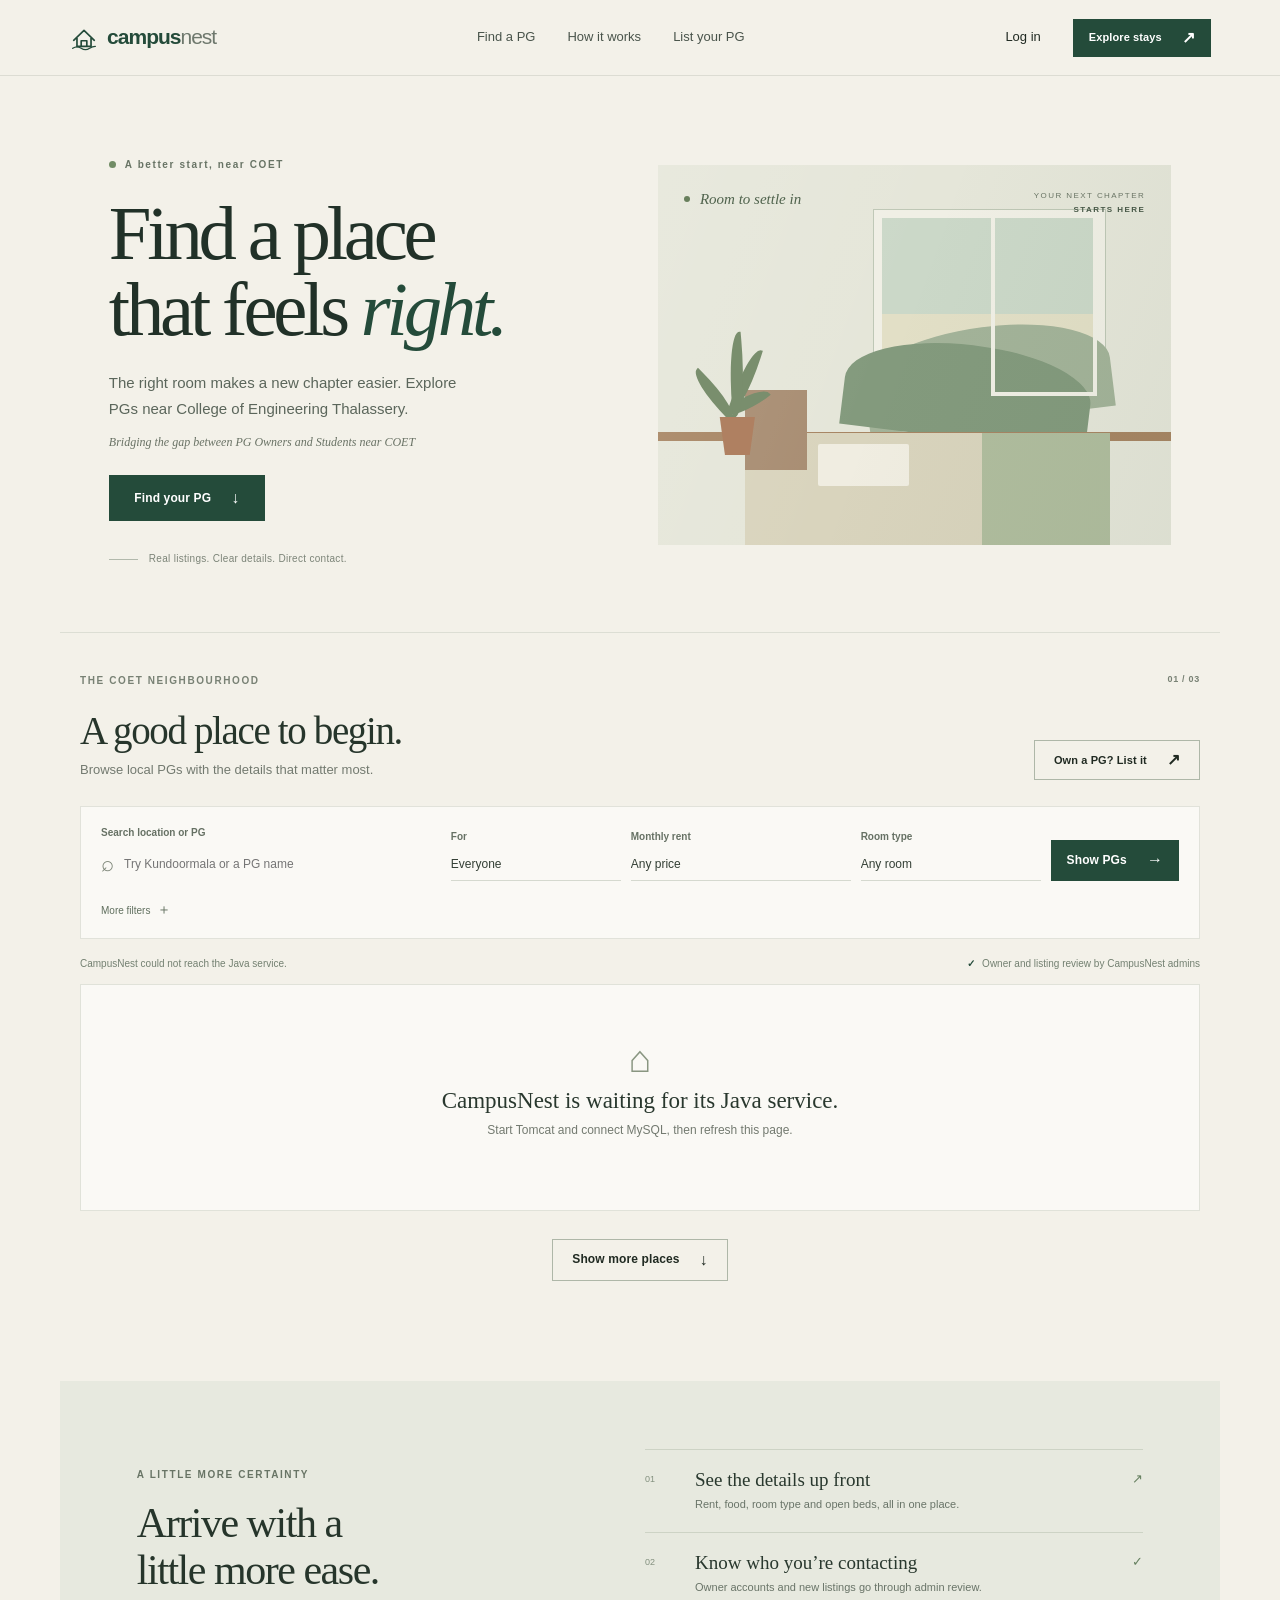
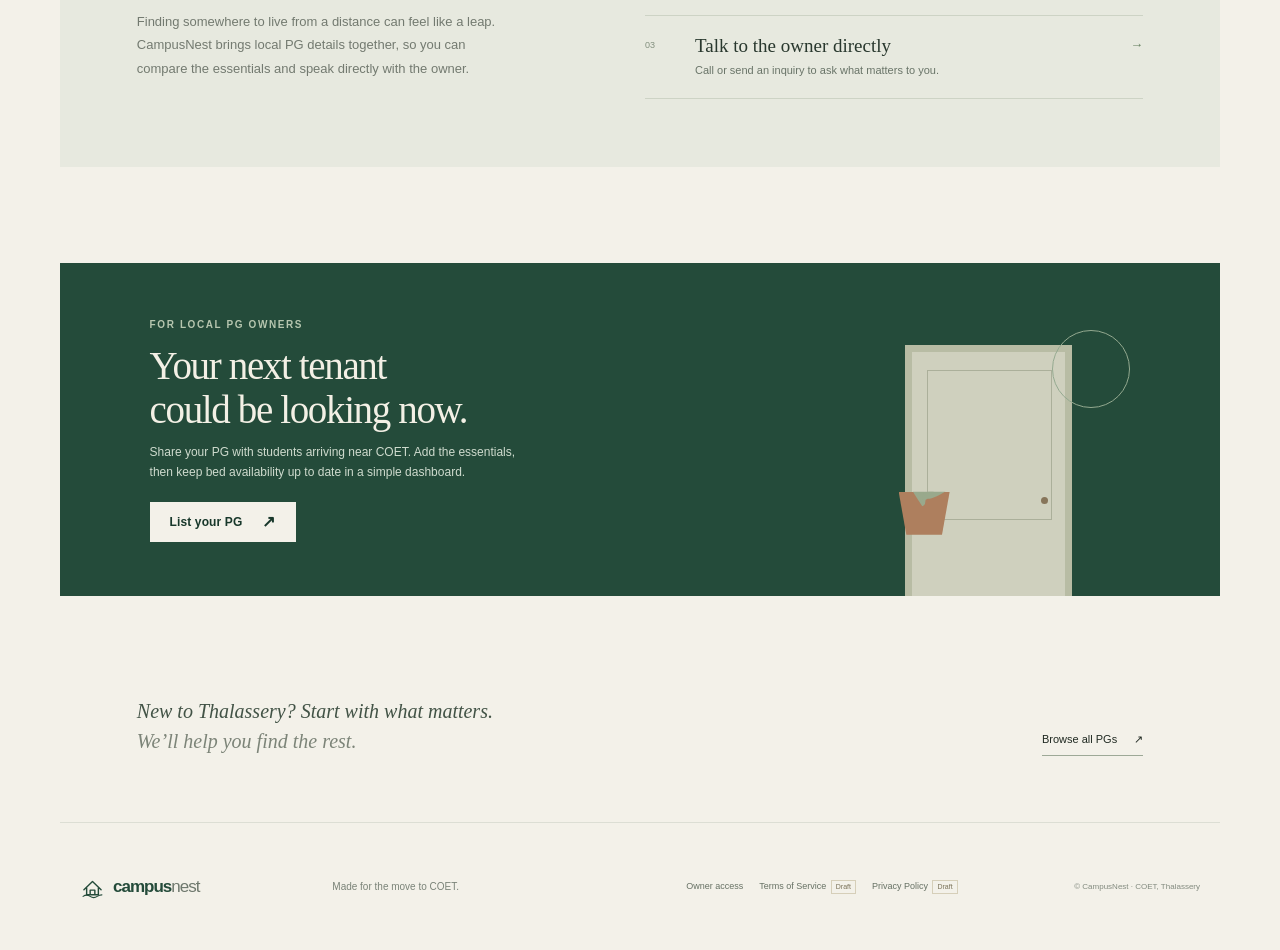
==== src/main/webapp/index.html @ 3792e854 "Initial CampusNest Java MVP" ====
<!doctype html>
<html lang="en">
<head>
<meta charset="utf-8"><meta name="viewport" content="width=device-width,initial-scale=1"><meta name="theme-color" content="#f3f1e9">
<title>CampusNest — Find your place near COET</title><meta name="description" content="Find verified PG accommodation near College of Engineering Thalassery.">
<link rel="stylesheet" href="styles.css">
</head>
<body>
<header class="topbar"><a class="brand" href="#home" aria-label="CampusNest home"><span class="brand-mark" aria-hidden="true"><svg viewBox="0 0 32 32" fill="none"><path d="M5 19.5 16 9l11 10.5M8.5 17v9h15v-9M13 26v-6h6v6" stroke="currentColor" stroke-width="1.8" stroke-linecap="round" stroke-linejoin="round"/><path d="M4 28c3-2 6-2 9 0s6 2 9 0 4-2 6-2" stroke="currentColor" stroke-width="1.5" stroke-linecap="round"/></svg></span><span>campus<span class="brand-light">nest</span></span></a><nav class="desktop-nav" aria-label="Main navigation"><a href="#homes">Find a PG</a><a href="#how">How it works</a><button class="text-button" data-view="owner">List your PG</button></nav><div class="nav-actions"><button class="text-button login-link" onclick="auth('login')">Log in</button><a class="button button-dark nav-cta" href="#homes">Explore stays <span aria-hidden="true">↗</span></a><button class="menu-toggle" aria-label="Open navigation" aria-expanded="false"><span></span><span></span></button></div></header>
<main id="home">
<section class="hero"><div class="hero-copy"><p class="eyebrow"><span class="status-dot"></span> A better start, near COET</p><h1>Find a place<br>that feels <em>right.</em></h1><p class="hero-lede">The right room makes a new chapter easier. Explore PGs near College of Engineering Thalassery.</p><p class="tagline">Bridging the gap between PG Owners and Students near COET</p><a class="button button-dark hero-cta" href="#homes">Find your PG <span aria-hidden="true">↓</span></a><div class="hero-note"><span class="note-line"></span><span>Real listings. Clear details. Direct contact.</span></div></div><div class="hero-art" aria-label="Illustration of a calm student room"><div class="art-label">YOUR NEXT CHAPTER<br><span>STARTS HERE</span></div><div class="room-window"><div class="window-sky"></div><div class="window-hill hill-one"></div><div class="window-hill hill-two"></div><div class="window-frame"></div></div><div class="room-shelf"></div><div class="room-plant"><i></i><i></i><i></i><i></i><b></b></div><div class="room-bed"><div class="bed-head"></div><div class="bed-pillow"></div><div class="bed-throw"></div></div><div class="art-caption"><span class="caption-dot"></span> Room to settle in</div></div></section>
<section class="search-wrap" id="homes"><div class="section-kicker">THE COET NEIGHBOURHOOD <span>01 / 03</span></div><div class="search-heading"><div><h2>A good place to begin.</h2><p>Browse local PGs with the details that matter most.</p></div><button class="button button-outline owner-shortcut" data-view="owner">Own a PG? List it <span>↗</span></button></div><div class="search-panel"><div class="search-input-wrap"><label for="search-input">Search location or PG</label><div class="search-field"><span class="search-icon" aria-hidden="true">⌕</span><input id="search-input" type="search" placeholder="Try Kundoormala or a PG name"></div></div><div class="filter-field"><label for="gender-filter">For</label><select id="gender-filter"><option value="all">Everyone</option><option value="Boys">Boys</option><option value="Girls">Girls</option></select></div><div class="filter-field"><label for="rent-filter">Monthly rent</label><select id="rent-filter"><option value="any">Any price</option><option value="4000">Under ₹4,000</option><option value="6000">Under ₹6,000</option></select></div><div class="filter-field"><label for="room-filter">Room type</label><select id="room-filter"><option value="all">Any room</option><option value="Shared">Shared</option><option value="Single">Single</option></select></div><button class="button button-dark search-button" id="search-button">Show PGs <span>→</span></button><button class="advanced-toggle" id="advanced-toggle" aria-expanded="false">More filters <span>＋</span></button><div class="advanced-filters" id="advanced-filters" hidden><label class="check-filter"><input type="checkbox" id="food-filter"> Food available</label><div class="filter-field distance-field"><label for="distance-filter">Distance from COET</label><select id="distance-filter"><option value="any">Any distance</option><option value="2">Within 2 km</option><option value="4">Within 4 km</option></select></div><div class="filter-field sort-field"><label for="sort-filter">Sort by</label><select id="sort-filter"><option value="recommended">Recommended</option><option value="rent-asc">Rent: low to high</option><option value="distance">Nearest first</option></select></div></div></div><div class="results-bar"><p id="result-count" aria-live="polite">12 places to explore</p><p><span class="verified-mark">✓</span> Owner and listing review by CampusNest admins</p></div><div class="listing-grid" id="listing-grid"></div><div class="empty-state" id="empty-state" hidden><span class="empty-symbol">⌂</span><h3>No places match just yet.</h3><p>Try widening your filters or searching a nearby area.</p><button class="button button-outline" id="clear-filters">Clear filters</button></div><div class="load-more-wrap"><button class="button button-outline" id="load-more">Show more places <span>↓</span></button></div></section>
<section class="reassurance" id="how"><div class="reassurance-copy"><p class="eyebrow">A LITTLE MORE CERTAINTY</p><h2>Arrive with a<br>little more ease.</h2><p>Finding somewhere to live from a distance can feel like a leap. CampusNest brings local PG details together, so you can compare the essentials and speak directly with the owner.</p></div><div class="reassurance-list"><article><span class="list-num">01</span><div><h3>See the details up front</h3><p>Rent, food, room type and open beds, all in one place.</p></div><span class="list-icon" aria-hidden="true">↗</span></article><article><span class="list-num">02</span><div><h3>Know who you’re contacting</h3><p>Owner accounts and new listings go through admin review.</p></div><span class="list-icon" aria-hidden="true">✓</span></article><article><span class="list-num">03</span><div><h3>Talk to the owner directly</h3><p>Call or send an inquiry to ask what matters to you.</p></div><span class="list-icon" aria-hidden="true">→</span></article></div></section>
<section class="owner-banner"><div><p class="eyebrow">FOR LOCAL PG OWNERS</p><h2>Your next tenant<br>could be looking now.</h2><p>Share your PG with students arriving near COET. Add the essentials, then keep bed availability up to date in a simple dashboard.</p><button class="button button-light" data-view="owner">List your PG <span>↗</span></button></div><div class="owner-illustration" aria-hidden="true"><div class="door"><div class="door-knob"></div></div><div class="plant-pot"><i></i><i></i><i></i><b></b></div><div class="little-sun"></div></div></section>
<section class="closing-note"><p>New to Thalassery? Start with what matters.<br><span>We’ll help you find the rest.</span></p><a href="#homes" class="closing-link">Browse all PGs <span>↗</span></a></section>
</main>
<footer class="footer"><a class="brand footer-brand" href="#home"><span class="brand-mark" aria-hidden="true"><svg viewBox="0 0 32 32" fill="none"><path d="M5 19.5 16 9l11 10.5M8.5 17v9h15v-9M13 26v-6h6v6" stroke="currentColor" stroke-width="1.8" stroke-linecap="round" stroke-linejoin="round"/><path d="M4 28c3-2 6-2 9 0s6 2 9 0 4-2 6-2" stroke="currentColor" stroke-width="1.5" stroke-linecap="round"/></svg></span><span>campus<span class="brand-light">nest</span></span></a><p>Made for the move to COET.</p><div class="footer-links"><button data-view="owner">Owner access</button><a href="#terms" data-legal="terms">Terms of Service <small>Draft</small></a><a href="#privacy" data-legal="privacy">Privacy Policy <small>Draft</small></a></div><small class="copyright">© CampusNest · COET, Thalassery</small></footer>
<div class="overlay" id="overlay" hidden><section class="dialog" role="dialog" aria-modal="true" aria-labelledby="dialog-title"><button class="dialog-close" aria-label="Close dialog">×</button><div class="dialog-content" id="dialog-content"></div></section></div><div class="toast" id="toast" role="status" aria-live="polite"></div>
<script src="app.js?v=20261017-5"></script>
</body></html>
---- src/main/webapp/styles.css ----
:root{--paper:#f3f1e9;--surface:#faf9f5;--ink:#202a22;--muted:#687166;--line:#dcded4;--green:#244b3a;--green-deep:#18382b;--sage:#dce5d5;--serif:Georgia,'Times New Roman',serif;--sans:'Aptos','Segoe UI',Arial,sans-serif;--measure:1160px}*{box-sizing:border-box}html{scroll-behavior:smooth;scroll-padding-top:86px}body{margin:0;background:var(--paper);color:var(--ink);font-family:var(--sans);font-size:15px;line-height:1.55}button,input,select,textarea{font:inherit}button,a,select{touch-action:manipulation}a{color:inherit;text-decoration:none}button{color:inherit;cursor:pointer}button:focus-visible,a:focus-visible,input:focus-visible,select:focus-visible,textarea:focus-visible{outline:3px solid #b57432;outline-offset:3px}.topbar{height:76px;max-width:1340px;padding:0 5.4%;margin:auto;display:flex;align-items:center;justify-content:space-between;border-bottom:1px solid rgba(53,70,55,.12)}.brand{display:inline-flex;align-items:center;gap:8px;font-size:21px;letter-spacing:-1px;font-weight:680;color:var(--green)}.brand-light{font-weight:400;color:#6e786d}.brand-mark{width:30px;height:30px;display:inline-flex}.brand-mark svg{width:100%}.desktop-nav,.nav-actions{display:flex;align-items:center;gap:32px}.desktop-nav{font-size:13px;color:#49544b}.desktop-nav a:hover,.footer-links a:hover{color:var(--green)}.text-button{border:0;background:none;padding:8px 0;font-size:13px}.text-button:hover{color:var(--green)}.button{display:inline-flex;align-items:center;justify-content:center;gap:20px;min-height:46px;padding:0 19px;border:1px solid transparent;font-size:12px;font-weight:600;letter-spacing:.01em;transition:background .18s,color .18s,border-color .18s}.button span{font-size:16px;line-height:1}.button-dark{background:var(--green);color:#fff}.button-dark:hover{background:var(--green-deep)}.button-outline{background:transparent;border-color:#aeb7a8;color:var(--ink)}.button-outline:hover{background:#e7e9df}.button-light{background:#f3f1e9;color:var(--green-deep)}.button-light:hover{background:#fff}.nav-cta{min-height:38px;font-size:11px;padding:0 15px}.menu-toggle{display:none;background:none;border:0;padding:8px}.menu-toggle span{width:21px;height:1px;background:var(--ink);display:block;margin:5px}.hero{max-width:1340px;min-height:556px;margin:auto;padding:64px 8.5% 62px;display:grid;grid-template-columns:1fr 1.08fr;align-items:center;gap:7%}.hero-copy{padding:14px 0 0}.eyebrow,.section-kicker{font-size:10px;letter-spacing:.16em;font-weight:700;color:#687465}.hero .eyebrow{display:flex;align-items:center;gap:9px;margin:0 0 23px}.status-dot{width:7px;height:7px;border-radius:50%;background:#718c65}.hero h1{font:400 clamp(53px,6vw,77px)/.99 var(--serif);letter-spacing:-.055em;margin:0;color:#213128}.hero h1 em{font-weight:400;color:var(--green)}.hero-lede{max-width:370px;margin:22px 0 12px;color:#5b665b;font-size:15px;line-height:1.72}.tagline{font:italic 12px/1.5 var(--serif);color:#697265;margin:0 0 24px}.hero-cta{min-width:156px}.hero-note{display:flex;align-items:center;gap:11px;margin-top:30px;color:#7c8478;font-size:10px;letter-spacing:.03em}.note-line{height:1px;width:29px;background:#b2b9ac}.hero-art{height:380px;position:relative;overflow:hidden;background:#e5e6d9}.hero-art:after{content:"";position:absolute;inset:0;background:linear-gradient(110deg,rgba(255,255,255,.12),transparent 45%,rgba(50,77,52,.05));pointer-events:none}.art-label{position:absolute;z-index:2;right:26px;top:24px;font-size:8px;letter-spacing:.18em;color:#6a7565;text-align:right;line-height:1.7}.art-label span{font-weight:700;color:#465746}.room-window{position:absolute;right:13%;top:45px;width:45%;height:194px;border:8px solid #f0efe5;background:#ccd9c6;box-shadow:0 0 0 1px #bec7b5}.window-sky{position:absolute;inset:0;background:linear-gradient(#cbd8c8 0 54%,#e2dfc6 54%)}.window-hill{position:absolute;bottom:0;height:53%;width:115%;left:-8%;border-radius:50% 48% 0 0}.hill-one{background:#a3b399;transform:translateY(25px) rotate(-7deg)}.hill-two{background:#839a7d;transform:translate(-20px,43px) rotate(7deg)}.window-frame{position:absolute;inset:0;border-right:4px solid #f0efe5;border-bottom:4px solid #f0efe5;left:51%}.window-frame:after{content:"";position:absolute;height:100%;width:4px;background:#f0efe5;left:0}.room-shelf{position:absolute;left:0;top:267px;height:9px;width:100%;background:#a78563}.room-shelf:before{content:"";position:absolute;left:20%;top:-34px;width:8px;height:34px;background:#b18d68;box-shadow:26px 6px 0 -1px #b18d68}.room-bed{position:absolute;left:17%;bottom:0;width:71%;height:112px;background:#d9d4bd}.bed-head{position:absolute;left:0;bottom:75px;width:17%;height:80px;background:#a88d72}.bed-pillow{position:absolute;left:20%;top:11px;width:25%;height:42px;background:#f0ede1;border-radius:2px}.bed-throw{position:absolute;right:0;top:0;height:100%;width:35%;background:#b0bd9e}.room-plant{position:absolute;z-index:1;bottom:90px;left:9%;width:56px;height:120px}.room-plant i{position:absolute;bottom:38px;left:25px;height:62px;width:15px;background:#798e6d;border-radius:90% 0 90% 0;transform-origin:bottom;transform:rotate(-45deg)}.room-plant i:nth-child(2){transform:rotate(18deg);height:72px;left:22px}.room-plant i:nth-child(3){transform:rotate(54deg);height:48px;left:16px}.room-plant i:nth-child(4){transform:rotate(-5deg);height:85px;left:29px}.room-plant b{position:absolute;bottom:0;left:13px;width:40px;height:38px;background:#af8061;clip-path:polygon(6% 0,94% 0,81% 100%,19% 100%)}.art-caption{position:absolute;z-index:2;left:26px;top:26px;font:italic 15px var(--serif);color:#50634d}.caption-dot{display:inline-block;width:6px;height:6px;border-radius:50%;background:#687f5c;margin:0 6px 2px 0}.search-wrap{max-width:1160px;margin:auto;padding:40px 20px 100px;border-top:1px solid var(--line)}.section-kicker{display:flex;justify-content:space-between;color:#788174}.section-kicker span{font-size:9px;letter-spacing:.08em}.search-heading{display:flex;justify-content:space-between;align-items:flex-end;margin:20px 0 26px}.search-heading h2,.reassurance h2,.owner-banner h2{font:400 39px/1.12 var(--serif);letter-spacing:-.035em;margin:0 0 8px;color:#26352b}.search-heading p,.reassurance-copy>p:last-child,.owner-banner>div:first-child>p:not(.eyebrow){font-size:13px;color:#737a70;margin:0}.search-heading .button{font-size:11px;min-height:40px}.search-panel{position:relative;display:grid;grid-template-columns:1.7fr .85fr 1.1fr .9fr auto;align-items:end;gap:10px;background:#faf9f5;padding:18px 20px 17px;border:1px solid #e1e2da}.search-input-wrap label,.filter-field label{display:block;font-size:10px;color:#667164;font-weight:600;margin:0 0 6px}.search-field{display:flex;align-items:center;gap:8px}.search-icon{font-size:22px;color:#7b8476}.search-field input{border:0;background:none;width:100%;min-width:0;font-size:12px;color:var(--ink)}.search-field input:focus{outline:none}.filter-field select{appearance:none;background:transparent;border:0;border-bottom:1px solid #d5d9cf;color:#333f35;padding:5px 20px 6px 0;width:100%;font-size:12px}.search-button{min-height:41px;padding:0 15px}.advanced-toggle{grid-column:1/3;justify-self:start;border:0;background:none;color:#61705f;font-size:10px;padding:8px 0 0}.advanced-toggle span{font-size:14px;margin-left:4px}.advanced-filters{grid-column:1/-1;border-top:1px solid #e2e4dc;margin-top:10px;padding-top:15px;display:flex;gap:32px;align-items:center}.advanced-filters[hidden]{display:none}.check-filter{display:flex;align-items:center;gap:7px;color:#4c584d;font-size:12px}.check-filter input{accent-color:var(--green);width:15px;height:15px}.distance-field,.sort-field{min-width:170px}.results-bar{display:flex;justify-content:space-between;align-items:center;padding:17px 0 13px;color:#738071;font-size:10px}.results-bar p{margin:0}.verified-mark{font-weight:800;color:var(--green);padding-right:4px}.listing-grid{display:grid;grid-template-columns:repeat(3,1fr);gap:20px 17px}.listing-card{background:var(--surface);border:1px solid #e0e2d9;transition:border-color .2s}.listing-card:hover{border-color:#98a690}.listing-image{height:169px;position:relative;overflow:hidden;background:#dfe5d8}.listing-image .mock-scene{position:absolute;inset:0}.scene-a{background:linear-gradient(90deg,#d2d9ca 0 25%,#d8ddcf 25% 77%,#c6d1be 77%)}.scene-b{background:linear-gradient(0deg,#d9d5c6 0 28%,#e9e7dc 28% 100%)}.scene-c{background:linear-gradient(90deg,#e2dfd4 0 63%,#cad3c2 63%)}.mock-window{position:absolute;right:14%;top:16%;width:30%;height:48%;border:6px solid #f4f1e8;background:linear-gradient(#c7d8d1 50%,#9aaa8b 50%)}.mock-bed{position:absolute;bottom:0;left:16%;height:38%;width:70%;background:#c9c2ab}.mock-bed:before{content:"";position:absolute;left:0;bottom:0;width:18%;height:100%;background:#a58a6a}.mock-bed:after{content:"";position:absolute;right:0;top:0;width:33%;height:100%;background:#9ead8e}.mock-plant{position:absolute;left:9%;bottom:13%;height:54px;width:18px;border-radius:80% 0;background:#728a69;transform:rotate(-25deg)}.mock-plant:after{content:"";position:absolute;top:22px;left:5px;width:22px;height:29px;background:#b27e5f;clip-path:polygon(0 0,100% 0,82% 100%,18% 100%)}.listing-image .scene-b .mock-window{left:13%;right:auto;width:27%;height:61%}.scene-b .mock-bed{left:38%;width:53%;height:36%}.scene-c .mock-window{right:13%;top:11%;height:46%;width:31%}.scene-c .mock-bed{left:10%;width:59%;background:#c0c8b4}.photo-label{position:absolute;bottom:10px;left:12px;background:rgba(250,249,245,.9);padding:4px 8px;font-size:9px;color:#586454;letter-spacing:.03em}.save-button{position:absolute;right:10px;top:10px;width:30px;height:30px;border:0;background:rgba(250,249,245,.92);font-size:16px;color:#536050}.save-button[aria-pressed=true]{color:#a64f40}.card-info{padding:14px 15px 13px}.card-topline{display:flex;align-items:center;justify-content:space-between;gap:8px}.card-topline h3{margin:0;font:400 19px/1.2 var(--serif);color:#26352b}.gender-tag{font-size:8px;letter-spacing:.08em;text-transform:uppercase;background:#e6ebdf;color:#51634f;padding:4px 7px;white-space:nowrap}.card-address{font-size:10px;color:#7b8278;margin:6px 0 11px}.card-meta{display:flex;flex-wrap:wrap;gap:6px 11px;border-top:1px solid #e5e6df;padding-top:10px;color:#5d685e;font-size:9px}.card-meta span{display:flex;align-items:center;gap:4px}.card-bottom{display:flex;align-items:center;justify-content:space-between;margin-top:12px}.rent{font-size:17px;font-weight:650;color:#273a2e;letter-spacing:-.02em}.rent small{font-weight:400;color:#788174;font-size:9px;letter-spacing:0}.vacancy{font-size:9px;color:#5e6f5a}.vacancy.sold-out{color:#9b5546}.card-open{font-size:10px;color:#355841;border:0;background:none;padding:7px 0 7px 7px}.card-open:hover{text-decoration:underline}.load-more-wrap{text-align:center;padding-top:28px}.load-more-wrap .button{min-height:42px}.empty-state{text-align:center;padding:52px 16px;background:#faf9f5;border:1px solid #e0e2d9}.empty-symbol{font:38px var(--serif);color:#899681}.empty-state h3{font:23px var(--serif);margin:7px 0;color:#29382e}.empty-state p{font-size:12px;color:#737a70;margin:0 0 18px}
.reassurance{max-width:1160px;margin:0 auto 96px;padding:68px 6%;background:#e7e9df;display:grid;grid-template-columns:.9fr 1.1fr;gap:10%;align-items:center}.reassurance-copy .eyebrow{margin:0 0 17px}.reassurance h2{font-size:42px;margin-bottom:16px}.reassurance-copy>p:last-child{max-width:360px;line-height:1.8}.reassurance-list article{display:grid;grid-template-columns:36px 1fr 25px;gap:14px;align-items:start;padding:19px 0;border-bottom:1px solid #cdd3c5}.reassurance-list article:first-child{border-top:1px solid #cdd3c5}.list-num{font-size:9px;color:#83907e;padding-top:4px}.reassurance-list h3{font:400 19px var(--serif);margin:0;color:#29382e}.reassurance-list p{font-size:11px;color:#697468;margin:5px 0 0}.list-icon{font-size:13px;color:#668060;text-align:right}.owner-banner{max-width:1160px;min-height:300px;background:#244b3a;color:#f5f2e8;margin:0 auto 100px;padding:54px 7%;display:grid;grid-template-columns:1fr .75fr;align-items:center;overflow:hidden;position:relative}.owner-banner .eyebrow{color:#b6c6af;margin:0 0 12px}.owner-banner h2{color:#f3f0e5;font-size:39px;margin-bottom:10px}.owner-banner>div:first-child>p:not(.eyebrow){color:#cfdbce;max-width:390px;line-height:1.7;margin-bottom:20px;font-size:12px}.owner-banner .button{min-height:40px}.owner-illustration{height:210px;position:relative;opacity:.93}.door{position:absolute;right:14%;bottom:-70px;width:167px;height:260px;background:#dddbc9;border:7px solid #c4c5ad;border-bottom:0}.door:before{content:"";position:absolute;left:15px;top:18px;width:123px;height:148px;border:1px solid #b6b7a2}.door-knob{position:absolute;right:17px;top:145px;width:7px;height:7px;border-radius:50%;background:#8f795d}.little-sun{position:absolute;right:0;top:5px;width:78px;height:78px;border:1px solid #9db197;border-radius:50%}.plant-pot{position:absolute;z-index:2;right:43%;bottom:0;width:51px;height:43px;background:#b98361;clip-path:polygon(0 0,100% 0,85% 100%,15% 100%)}.plant-pot i{position:absolute;bottom:33px;left:22px;width:16px;height:76px;background:#a2b193;border-radius:90% 0 90% 0;transform:rotate(-33deg);transform-origin:bottom}.plant-pot i:nth-child(2){transform:rotate(19deg);height:90px}.plant-pot i:nth-child(3){transform:rotate(45deg);height:67px}.closing-note{max-width:1160px;margin:0 auto 66px;padding:0 6%;display:flex;align-items:flex-end;justify-content:space-between}.closing-note p{font:italic 20px/1.5 var(--serif);margin:0;color:#425346}.closing-note p span{color:#7c8478}.closing-link{font-size:11px;border-bottom:1px solid #9da997;padding-bottom:7px}.closing-link span{padding-left:14px}.footer{min-height:128px;border-top:1px solid var(--line);max-width:1160px;margin:auto;padding:26px 20px;display:grid;grid-template-columns:1fr 1fr 2fr auto;align-items:center;gap:15px}.footer-brand{font-size:17px}.footer-brand .brand-mark{width:25px}.footer>p{font-size:10px;color:#7a8378}.footer-links{display:flex;align-items:center;gap:16px;justify-content:center}.footer-links a,.footer-links button{font-size:9px;color:#667164;background:none;border:0;padding:4px 0}.footer-links small{display:inline-block;color:#7a7259;border:1px solid #d6cfb9;padding:1px 4px;font-size:7px;margin-left:2px}.copyright{font-size:8px;color:#828a7f}
.overlay[hidden]{display:none}.overlay{position:fixed;z-index:10;inset:0;background:rgba(20,31,23,.55);display:flex;align-items:center;justify-content:center;padding:20px}.dialog{position:relative;max-width:720px;width:100%;max-height:min(90vh,820px);overflow:auto;background:#f8f7f1;box-shadow:0 20px 60px rgba(17,29,20,.22)}.dialog-close{position:absolute;right:12px;top:10px;z-index:3;border:0;background:rgba(248,247,241,.9);font-size:25px;width:35px;height:35px;color:#344338}.dialog-content{padding:28px}.detail-gallery{height:260px;position:relative;background:#e0e4d8;margin:-28px -28px 23px;overflow:hidden}.detail-gallery .mock-scene{position:absolute;inset:0;transform:scale(1.1)}.detail-heading{display:flex;justify-content:space-between;gap:18px;align-items:start}.detail-heading h2,.form-title{font:400 31px/1.13 var(--serif);margin:0;color:#25362b}.detail-heading .rent{white-space:nowrap}.detail-address{font-size:12px;color:#727c70;margin:8px 0 17px}.detail-meta{display:flex;flex-wrap:wrap;gap:10px 20px;border-top:1px solid var(--line);border-bottom:1px solid var(--line);padding:14px 0;font-size:11px;color:#566453}.detail-description{font-size:12px;color:#616c61;line-height:1.8}.amenity-list{display:flex;flex-wrap:wrap;gap:7px;margin:13px 0 21px}.amenity-list span{border:1px solid #d7dbd0;padding:5px 8px;font-size:9px;color:#657062}.detail-actions{display:flex;gap:9px;flex-wrap:wrap}.detail-actions .button{flex:1;min-width:140px}.dialog-note{font-size:10px;color:#798174;margin:14px 0 0}.form-title{font-size:29px;margin:7px 0 5px}.form-intro{font-size:12px;color:#71796f;margin:0 0 22px;max-width:510px}.form-kicker{font-size:9px;letter-spacing:.15em;font-weight:700;color:#697767;margin:0}.form-grid{display:grid;grid-template-columns:1fr 1fr;gap:13px}.form-field{display:flex;flex-direction:column;gap:5px}.form-field.full{grid-column:1/-1}.form-field label{font-size:10px;color:#566354;font-weight:600}.form-field input,.form-field select,.form-field textarea{border:1px solid #d6dbd0;background:#fbfaf6;min-height:41px;padding:9px 10px;font-size:12px;color:#29382e}.form-field textarea{min-height:76px;resize:vertical}.form-actions{margin-top:18px;display:flex;align-items:center;gap:14px}.form-message{font-size:10px;color:#9b5844;margin:7px 0 0}.form-hint{font-size:9px;color:#7b8278;margin:0}.auth-tabs{display:flex;gap:18px;border-bottom:1px solid var(--line);margin-bottom:20px}.auth-tabs button{border:0;background:none;font-size:11px;padding:0 0 9px;color:#717a70}.auth-tabs button[aria-selected=true]{border-bottom:2px solid var(--green);color:var(--green);font-weight:650}.dashboard-top{display:flex;justify-content:space-between;align-items:center;gap:16px;margin-bottom:17px}.dashboard-top h2{font:400 29px var(--serif);margin:0}.dashboard-top p{font-size:10px;color:#737c70;margin:3px 0}.dashboard-tools{display:flex;gap:8px;flex-wrap:wrap}.dashboard-tabs{display:flex;gap:4px;border-bottom:1px solid var(--line);margin-bottom:18px}.dashboard-tabs button{border:0;background:none;padding:9px 13px;font-size:10px;color:#747c72}.dashboard-tabs button[aria-selected=true]{color:var(--green);border-bottom:2px solid var(--green);font-weight:650}.dashboard-list{display:grid;gap:9px}.dashboard-row{display:grid;grid-template-columns:1fr auto auto;gap:15px;align-items:center;background:#f0f0e8;padding:13px}.dashboard-row h3{font:17px var(--serif);margin:0}.dashboard-row p{font-size:9px;color:#778074;margin:3px 0 0}.stepper{display:flex;align-items:center;border:1px solid #ccd3c7}.stepper button{border:0;background:#f9f8f2;width:30px;height:31px;font-size:16px}.stepper span{font-size:11px;min-width:32px;text-align:center}.row-actions button{border:0;background:none;color:var(--green);font-size:10px;padding:6px}.row-actions button:hover{text-decoration:underline}.inquiry-row,.admin-row{padding:13px 0;border-bottom:1px solid var(--line);display:flex;justify-content:space-between;gap:12px;align-items:center}.inquiry-row h3,.admin-row h3{font:17px var(--serif);margin:0}.inquiry-row p,.admin-row p{font-size:10px;color:#70796f;margin:4px 0}.status-label{font-size:8px;padding:4px 7px;background:#e5e9df;color:#52634e;white-space:nowrap}.admin-counts{display:grid;grid-template-columns:repeat(3,1fr);gap:10px;margin:15px 0 20px}.count-box{border:1px solid var(--line);padding:13px}.count-box b{display:block;font:25px var(--serif);color:#36513c}.count-box span{font-size:9px;color:#737c70}.admin-actions{display:flex;gap:6px;align-items:center}.admin-actions button{padding:6px 8px;border:1px solid #c8d0c3;background:transparent;font-size:9px}.admin-actions button:first-child{background:#244b3a;color:#fff;border-color:#244b3a}.legal-copy h2{font:29px var(--serif);margin:7px 0}.legal-copy p{font-size:12px;color:#616d61;line-height:1.8}.legal-copy h3{font:18px var(--serif);margin:18px 0 4px}.legal-draft{padding:10px;background:#eeebdf;color:#665b3d;font-size:10px;margin:16px 0}.toast{position:fixed;z-index:20;bottom:20px;left:50%;transform:translate(-50%,20px);background:#203d2e;color:#fff;padding:11px 16px;font-size:11px;opacity:0;pointer-events:none;transition:opacity .18s,transform .18s}.toast.show{opacity:1;transform:translate(-50%,0)}
@media(max-width:900px){.topbar{padding:0 4%}.hero{padding:50px 6%;grid-template-columns:.95fr 1.05fr;gap:5%;min-height:500px}.hero-art{height:330px}.hero h1{font-size:64px}.search-wrap{padding-left:5%;padding-right:5%}.search-panel{grid-template-columns:1.5fr 1fr 1fr auto}.filter-field:nth-of-type(4){display:none}.listing-grid{grid-template-columns:repeat(2,1fr)}.reassurance,.owner-banner{margin-left:4%;margin-right:4%}.footer{grid-template-columns:1fr 1fr}.footer-links{justify-content:flex-start;flex-wrap:wrap}.copyright{text-align:right}}
@media(max-width:620px){html{scroll-padding-top:62px}.topbar{height:62px;padding:0 18px}.brand{font-size:19px}.brand-mark{width:27px}.desktop-nav{display:none}.nav-actions{gap:13px}.nav-cta{display:none}.menu-toggle{display:block}.hero{display:flex;flex-direction:column;align-items:stretch;gap:27px;padding:37px 22px 36px;min-height:auto}.hero-copy{padding:0}.hero .eyebrow{font-size:9px;margin-bottom:19px}.hero h1{font-size:58px}.hero-lede{font-size:13px;max-width:320px;margin-top:16px}.tagline{font-size:11px;max-width:290px;margin-bottom:18px}.hero-note{margin-top:20px}.hero-art{height:250px;width:100%}.room-window{height:142px;top:35px;right:13%;width:44%;border-width:6px}.room-shelf{top:184px;height:7px}.room-bed{height:77px}.bed-head{height:60px;bottom:55px}.bed-pillow{height:28px}.room-plant{transform:scale(.75);transform-origin:bottom left;left:8%;bottom:62px}.art-caption{left:14px;top:15px;font-size:12px}.art-label{right:13px;top:14px;font-size:7px}.search-wrap{padding:34px 17px 66px}.section-kicker{font-size:8px}.search-heading{display:block;margin:16px 0 19px}.search-heading h2{font-size:33px}.search-heading p{font-size:11px;max-width:260px}.owner-shortcut{margin-top:12px;min-height:36px}.search-panel{grid-template-columns:1fr 1fr;gap:12px;padding:14px}.search-input-wrap{grid-column:1/-1}.filter-field:nth-of-type(4){display:block}.search-button{grid-column:1/-1;min-height:43px}.advanced-toggle{grid-column:1/-1;padding:2px 0 0}.advanced-filters{grid-column:1/-1;display:grid;grid-template-columns:1fr 1fr;gap:12px}.advanced-filters[hidden]{display:none}.distance-field,.sort-field{min-width:0}.check-filter{grid-column:1/-1}.results-bar{align-items:flex-start;font-size:9px;gap:10px;padding:14px 0 10px}.listing-grid{grid-template-columns:1fr;gap:12px}.listing-image{height:186px}.card-info{padding:13px 14px}.reassurance{margin:0 17px 62px;padding:36px 23px;display:block}.reassurance h2{font-size:37px}.reassurance-copy>p:last-child{font-size:12px}.reassurance-list{margin-top:24px}.reassurance-list article{grid-template-columns:26px 1fr 20px;gap:9px;padding:15px 0}.reassurance-list h3{font-size:17px}.reassurance-list p{font-size:10px}.owner-banner{margin:0 17px 65px;padding:35px 23px 0;display:block;min-height:400px}.owner-banner h2{font-size:35px}.owner-banner>div:first-child>p:not(.eyebrow){font-size:11px}.owner-illustration{height:165px;margin-top:15px}.door{right:13%;width:142px;height:211px;bottom:-60px}.door:before{width:98px}.plant-pot{right:46%}.closing-note{margin:0 17px 43px;padding:0;display:block}.closing-note p{font-size:18px}.closing-link{display:inline-block;margin-top:14px}.footer{margin:0 17px;grid-template-columns:1fr 1fr;padding:21px 0;gap:8px}.footer>p{font-size:9px;text-align:right}.footer-links{grid-column:1/-1;gap:12px}.copyright{text-align:left;grid-column:1/-1}.dialog{max-height:92vh}.dialog-content{padding:22px 18px}.detail-gallery{height:200px;margin:-22px -18px 18px}.detail-heading h2{font-size:25px}.detail-heading .rent{font-size:15px}.detail-meta{gap:9px 13px;font-size:9px}.form-title{font-size:26px}.form-grid{gap:10px}.form-field input,.form-field select{min-height:39px}.dashboard-top{align-items:flex-start}.dashboard-top h2{font-size:24px}.dashboard-row{grid-template-columns:1fr auto;gap:7px}.row-actions{grid-column:1/-1}.admin-counts{gap:5px}.count-box{padding:9px 7px}.count-box b{font-size:21px}.count-box span{font-size:8px}.admin-row{align-items:flex-start}.admin-actions{flex-direction:column}.auth-tabs{gap:10px}.auth-tabs button{font-size:10px}.dialog-close{right:8px;top:8px}}
@media(prefers-reduced-motion:reduce){*,*:before,*:after{scroll-behavior:auto!important;transition:none!important;animation:none!important}}
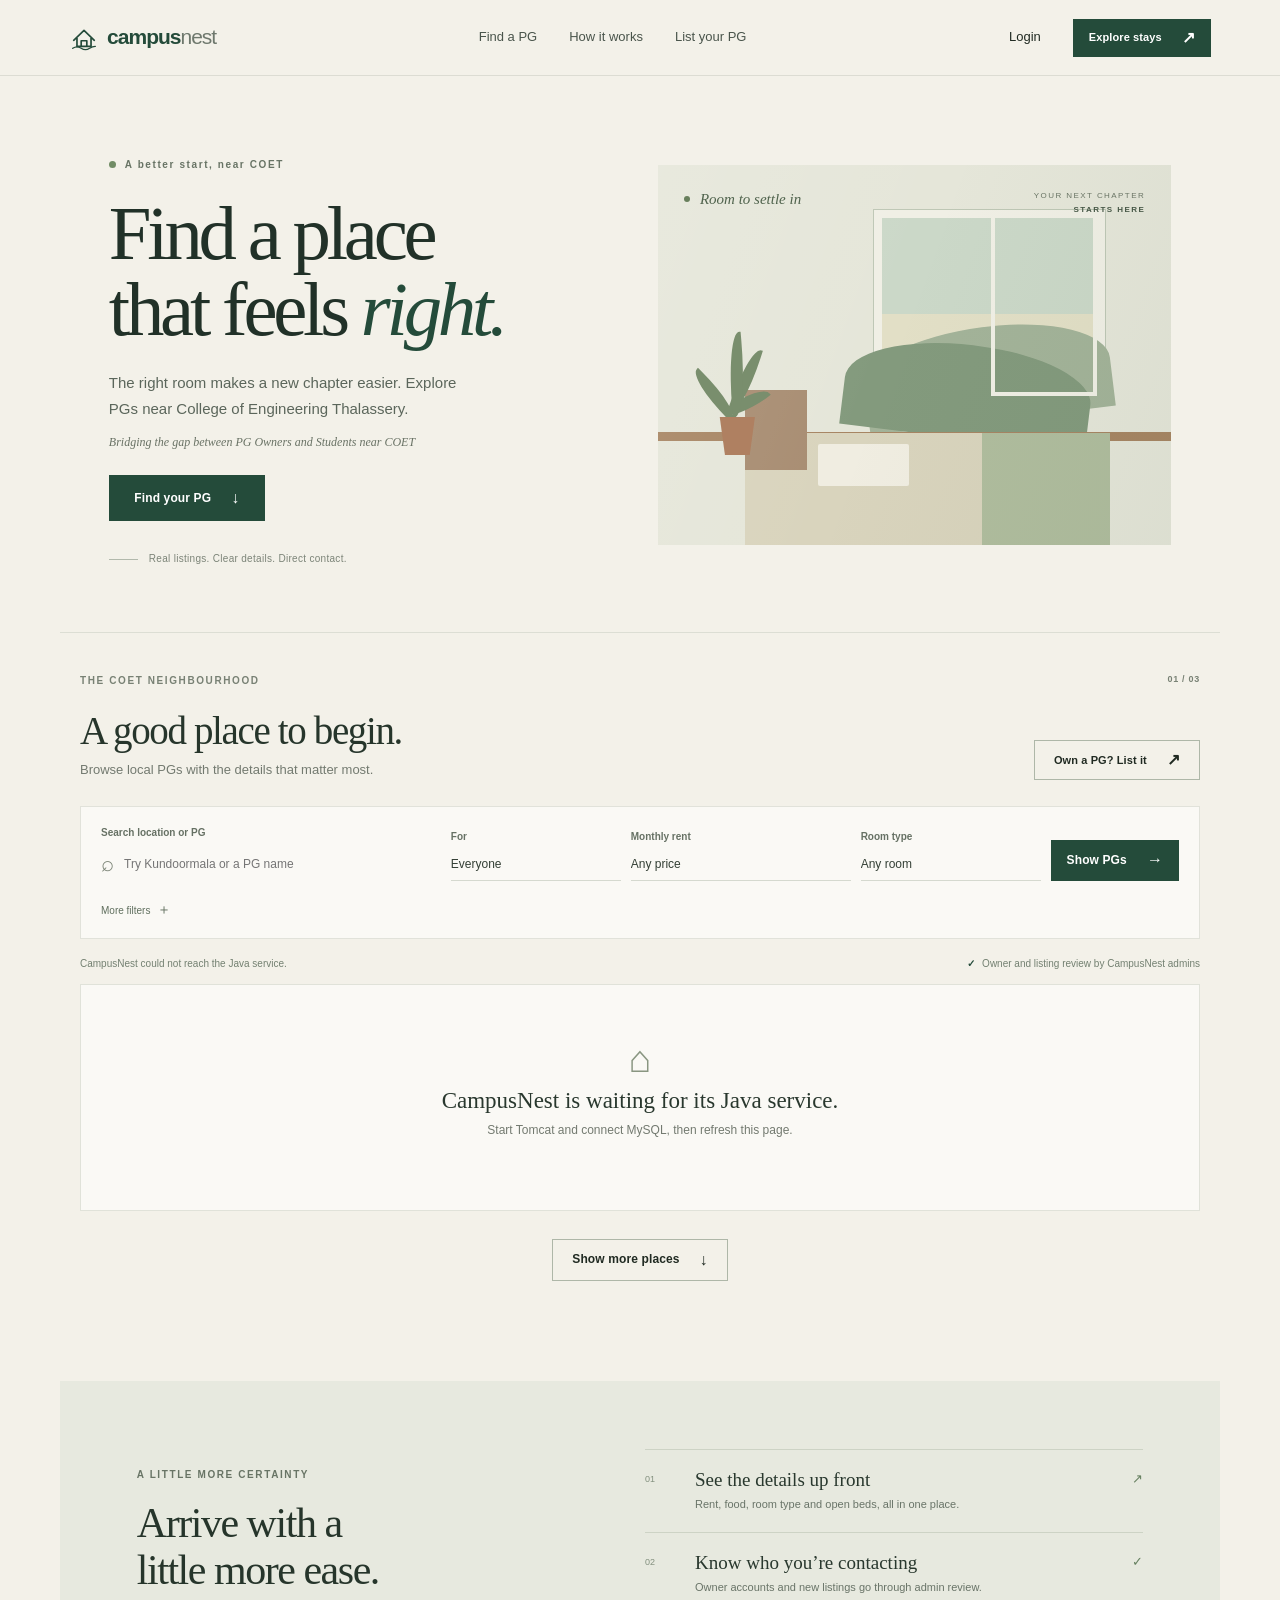
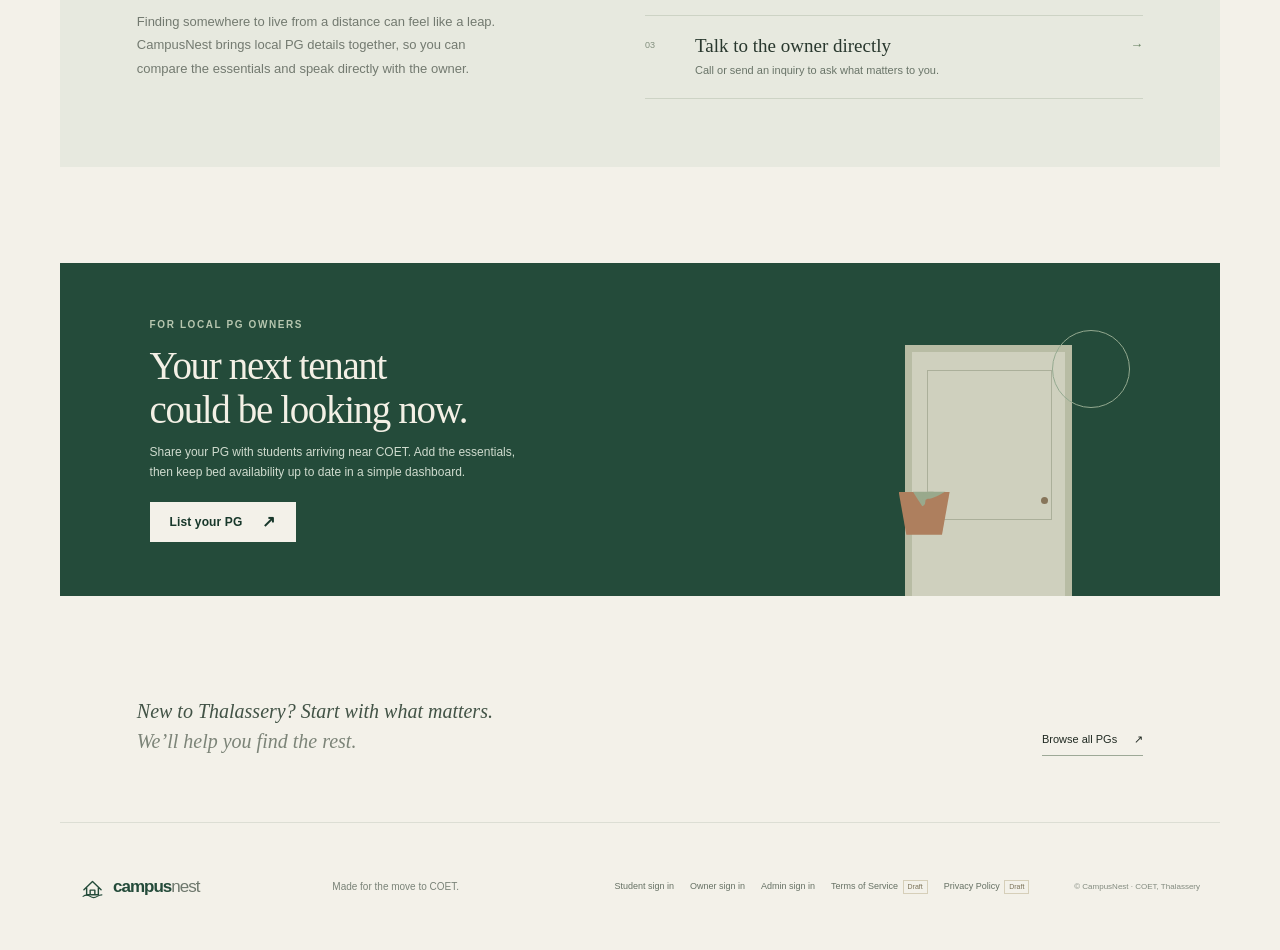
==== commit 1785987b: "Add separate role login pages" ====
--- a/src/main/webapp/index.html
+++ b/src/main/webapp/index.html
@@ -6,15 +6,15 @@
 <link rel="stylesheet" href="styles.css">
 </head>
 <body>
-<header class="topbar"><a class="brand" href="#home" aria-label="CampusNest home"><span class="brand-mark" aria-hidden="true"><svg viewBox="0 0 32 32" fill="none"><path d="M5 19.5 16 9l11 10.5M8.5 17v9h15v-9M13 26v-6h6v6" stroke="currentColor" stroke-width="1.8" stroke-linecap="round" stroke-linejoin="round"/><path d="M4 28c3-2 6-2 9 0s6 2 9 0 4-2 6-2" stroke="currentColor" stroke-width="1.5" stroke-linecap="round"/></svg></span><span>campus<span class="brand-light">nest</span></span></a><nav class="desktop-nav" aria-label="Main navigation"><a href="#homes">Find a PG</a><a href="#how">How it works</a><button class="text-button" data-view="owner">List your PG</button></nav><div class="nav-actions"><button class="text-button login-link" onclick="auth('login')">Log in</button><a class="button button-dark nav-cta" href="#homes">Explore stays <span aria-hidden="true">↗</span></a><button class="menu-toggle" aria-label="Open navigation" aria-expanded="false"><span></span><span></span></button></div></header>
+<header class="topbar"><a class="brand" href="#home" aria-label="CampusNest home"><span class="brand-mark" aria-hidden="true"><svg viewBox="0 0 32 32" fill="none"><path d="M5 19.5 16 9l11 10.5M8.5 17v9h15v-9M13 26v-6h6v6" stroke="currentColor" stroke-width="1.8" stroke-linecap="round" stroke-linejoin="round"/><path d="M4 28c3-2 6-2 9 0s6 2 9 0 4-2 6-2" stroke="currentColor" stroke-width="1.5" stroke-linecap="round"/></svg></span><span>campus<span class="brand-light">nest</span></span></a><nav class="desktop-nav" aria-label="Main navigation"><a href="#homes">Find a PG</a><a href="#how">How it works</a><a class="text-button" href="=20261102-2">List your PG</a></nav><div class="nav-actions"><a class="text-button login-link" href="=20261102-2">Login</a><a class="button button-dark nav-cta" href="#homes">Explore stays <span aria-hidden="true">↗</span></a><button class="menu-toggle" aria-label="Open navigation" aria-expanded="false"><span></span><span></span></button></div></header>
 <main id="home">
 <section class="hero"><div class="hero-copy"><p class="eyebrow"><span class="status-dot"></span> A better start, near COET</p><h1>Find a place<br>that feels <em>right.</em></h1><p class="hero-lede">The right room makes a new chapter easier. Explore PGs near College of Engineering Thalassery.</p><p class="tagline">Bridging the gap between PG Owners and Students near COET</p><a class="button button-dark hero-cta" href="#homes">Find your PG <span aria-hidden="true">↓</span></a><div class="hero-note"><span class="note-line"></span><span>Real listings. Clear details. Direct contact.</span></div></div><div class="hero-art" aria-label="Illustration of a calm student room"><div class="art-label">YOUR NEXT CHAPTER<br><span>STARTS HERE</span></div><div class="room-window"><div class="window-sky"></div><div class="window-hill hill-one"></div><div class="window-hill hill-two"></div><div class="window-frame"></div></div><div class="room-shelf"></div><div class="room-plant"><i></i><i></i><i></i><i></i><b></b></div><div class="room-bed"><div class="bed-head"></div><div class="bed-pillow"></div><div class="bed-throw"></div></div><div class="art-caption"><span class="caption-dot"></span> Room to settle in</div></div></section>
-<section class="search-wrap" id="homes"><div class="section-kicker">THE COET NEIGHBOURHOOD <span>01 / 03</span></div><div class="search-heading"><div><h2>A good place to begin.</h2><p>Browse local PGs with the details that matter most.</p></div><button class="button button-outline owner-shortcut" data-view="owner">Own a PG? List it <span>↗</span></button></div><div class="search-panel"><div class="search-input-wrap"><label for="search-input">Search location or PG</label><div class="search-field"><span class="search-icon" aria-hidden="true">⌕</span><input id="search-input" type="search" placeholder="Try Kundoormala or a PG name"></div></div><div class="filter-field"><label for="gender-filter">For</label><select id="gender-filter"><option value="all">Everyone</option><option value="Boys">Boys</option><option value="Girls">Girls</option></select></div><div class="filter-field"><label for="rent-filter">Monthly rent</label><select id="rent-filter"><option value="any">Any price</option><option value="4000">Under ₹4,000</option><option value="6000">Under ₹6,000</option></select></div><div class="filter-field"><label for="room-filter">Room type</label><select id="room-filter"><option value="all">Any room</option><option value="Shared">Shared</option><option value="Single">Single</option></select></div><button class="button button-dark search-button" id="search-button">Show PGs <span>→</span></button><button class="advanced-toggle" id="advanced-toggle" aria-expanded="false">More filters <span>＋</span></button><div class="advanced-filters" id="advanced-filters" hidden><label class="check-filter"><input type="checkbox" id="food-filter"> Food available</label><div class="filter-field distance-field"><label for="distance-filter">Distance from COET</label><select id="distance-filter"><option value="any">Any distance</option><option value="2">Within 2 km</option><option value="4">Within 4 km</option></select></div><div class="filter-field sort-field"><label for="sort-filter">Sort by</label><select id="sort-filter"><option value="recommended">Recommended</option><option value="rent-asc">Rent: low to high</option><option value="distance">Nearest first</option></select></div></div></div><div class="results-bar"><p id="result-count" aria-live="polite">12 places to explore</p><p><span class="verified-mark">✓</span> Owner and listing review by CampusNest admins</p></div><div class="listing-grid" id="listing-grid"></div><div class="empty-state" id="empty-state" hidden><span class="empty-symbol">⌂</span><h3>No places match just yet.</h3><p>Try widening your filters or searching a nearby area.</p><button class="button button-outline" id="clear-filters">Clear filters</button></div><div class="load-more-wrap"><button class="button button-outline" id="load-more">Show more places <span>↓</span></button></div></section>
+<section class="search-wrap" id="homes"><div class="section-kicker">THE COET NEIGHBOURHOOD <span>01 / 03</span></div><div class="search-heading"><div><h2>A good place to begin.</h2><p>Browse local PGs with the details that matter most.</p></div><a class="button button-outline owner-shortcut" href="=20261102-2">Own a PG? List it <span>↗</span></a></div><div class="search-panel"><div class="search-input-wrap"><label for="search-input">Search location or PG</label><div class="search-field"><span class="search-icon" aria-hidden="true">⌕</span><input id="search-input" type="search" placeholder="Try Kundoormala or a PG name"></div></div><div class="filter-field"><label for="gender-filter">For</label><select id="gender-filter"><option value="all">Everyone</option><option value="Boys">Boys</option><option value="Girls">Girls</option></select></div><div class="filter-field"><label for="rent-filter">Monthly rent</label><select id="rent-filter"><option value="any">Any price</option><option value="4000">Under ₹4,000</option><option value="6000">Under ₹6,000</option></select></div><div class="filter-field"><label for="room-filter">Room type</label><select id="room-filter"><option value="all">Any room</option><option value="Shared">Shared</option><option value="Single">Single</option></select></div><button class="button button-dark search-button" id="search-button">Show PGs <span>→</span></button><button class="advanced-toggle" id="advanced-toggle" aria-expanded="false">More filters <span>＋</span></button><div class="advanced-filters" id="advanced-filters" hidden><label class="check-filter"><input type="checkbox" id="food-filter"> Food available</label><div class="filter-field distance-field"><label for="distance-filter">Distance from COET</label><select id="distance-filter"><option value="any">Any distance</option><option value="2">Within 2 km</option><option value="4">Within 4 km</option></select></div><div class="filter-field sort-field"><label for="sort-filter">Sort by</label><select id="sort-filter"><option value="recommended">Recommended</option><option value="rent-asc">Rent: low to high</option><option value="distance">Nearest first</option></select></div></div></div><div class="results-bar"><p id="result-count" aria-live="polite">12 places to explore</p><p><span class="verified-mark">✓</span> Owner and listing review by CampusNest admins</p></div><div class="listing-grid" id="listing-grid"></div><div class="empty-state" id="empty-state" hidden><span class="empty-symbol">⌂</span><h3>No places match just yet.</h3><p>Try widening your filters or searching a nearby area.</p><button class="button button-outline" id="clear-filters">Clear filters</button></div><div class="load-more-wrap"><button class="button button-outline" id="load-more">Show more places <span>↓</span></button></div></section>
 <section class="reassurance" id="how"><div class="reassurance-copy"><p class="eyebrow">A LITTLE MORE CERTAINTY</p><h2>Arrive with a<br>little more ease.</h2><p>Finding somewhere to live from a distance can feel like a leap. CampusNest brings local PG details together, so you can compare the essentials and speak directly with the owner.</p></div><div class="reassurance-list"><article><span class="list-num">01</span><div><h3>See the details up front</h3><p>Rent, food, room type and open beds, all in one place.</p></div><span class="list-icon" aria-hidden="true">↗</span></article><article><span class="list-num">02</span><div><h3>Know who you’re contacting</h3><p>Owner accounts and new listings go through admin review.</p></div><span class="list-icon" aria-hidden="true">✓</span></article><article><span class="list-num">03</span><div><h3>Talk to the owner directly</h3><p>Call or send an inquiry to ask what matters to you.</p></div><span class="list-icon" aria-hidden="true">→</span></article></div></section>
-<section class="owner-banner"><div><p class="eyebrow">FOR LOCAL PG OWNERS</p><h2>Your next tenant<br>could be looking now.</h2><p>Share your PG with students arriving near COET. Add the essentials, then keep bed availability up to date in a simple dashboard.</p><button class="button button-light" data-view="owner">List your PG <span>↗</span></button></div><div class="owner-illustration" aria-hidden="true"><div class="door"><div class="door-knob"></div></div><div class="plant-pot"><i></i><i></i><i></i><b></b></div><div class="little-sun"></div></div></section>
+<section class="owner-banner"><div><p class="eyebrow">FOR LOCAL PG OWNERS</p><h2>Your next tenant<br>could be looking now.</h2><p>Share your PG with students arriving near COET. Add the essentials, then keep bed availability up to date in a simple dashboard.</p><a class="button button-light" href="=20261102-2">List your PG <span>↗</span></a></div><div class="owner-illustration" aria-hidden="true"><div class="door"><div class="door-knob"></div></div><div class="plant-pot"><i></i><i></i><i></i><b></b></div><div class="little-sun"></div></div></section>
 <section class="closing-note"><p>New to Thalassery? Start with what matters.<br><span>We’ll help you find the rest.</span></p><a href="#homes" class="closing-link">Browse all PGs <span>↗</span></a></section>
 </main>
-<footer class="footer"><a class="brand footer-brand" href="#home"><span class="brand-mark" aria-hidden="true"><svg viewBox="0 0 32 32" fill="none"><path d="M5 19.5 16 9l11 10.5M8.5 17v9h15v-9M13 26v-6h6v6" stroke="currentColor" stroke-width="1.8" stroke-linecap="round" stroke-linejoin="round"/><path d="M4 28c3-2 6-2 9 0s6 2 9 0 4-2 6-2" stroke="currentColor" stroke-width="1.5" stroke-linecap="round"/></svg></span><span>campus<span class="brand-light">nest</span></span></a><p>Made for the move to COET.</p><div class="footer-links"><button data-view="owner">Owner access</button><a href="#terms" data-legal="terms">Terms of Service <small>Draft</small></a><a href="#privacy" data-legal="privacy">Privacy Policy <small>Draft</small></a></div><small class="copyright">© CampusNest · COET, Thalassery</small></footer>
+<footer class="footer"><a class="brand footer-brand" href="#home"><span class="brand-mark" aria-hidden="true"><svg viewBox="0 0 32 32" fill="none"><path d="M5 19.5 16 9l11 10.5M8.5 17v9h15v-9M13 26v-6h6v6" stroke="currentColor" stroke-width="1.8" stroke-linecap="round" stroke-linejoin="round"/><path d="M4 28c3-2 6-2 9 0s6 2 9 0 4-2 6-2" stroke="currentColor" stroke-width="1.5" stroke-linecap="round"/></svg></span><span>campus<span class="brand-light">nest</span></span></a><p>Made for the move to COET.</p><div class="footer-links"><a href="=20261102-2">Student sign in</a><a href="=20261102-2">Owner sign in</a><a href="=20261102-2">Admin sign in</a><a href="#terms" data-legal="terms">Terms of Service <small>Draft</small></a><a href="#privacy" data-legal="privacy">Privacy Policy <small>Draft</small></a></div><small class="copyright">© CampusNest · COET, Thalassery</small></footer>
 <div class="overlay" id="overlay" hidden><section class="dialog" role="dialog" aria-modal="true" aria-labelledby="dialog-title"><button class="dialog-close" aria-label="Close dialog">×</button><div class="dialog-content" id="dialog-content"></div></section></div><div class="toast" id="toast" role="status" aria-live="polite"></div>
-<script src="app.js?v=20261017-5"></script>
+<script src="app.js?v=20261102-2"></script>
 </body></html>
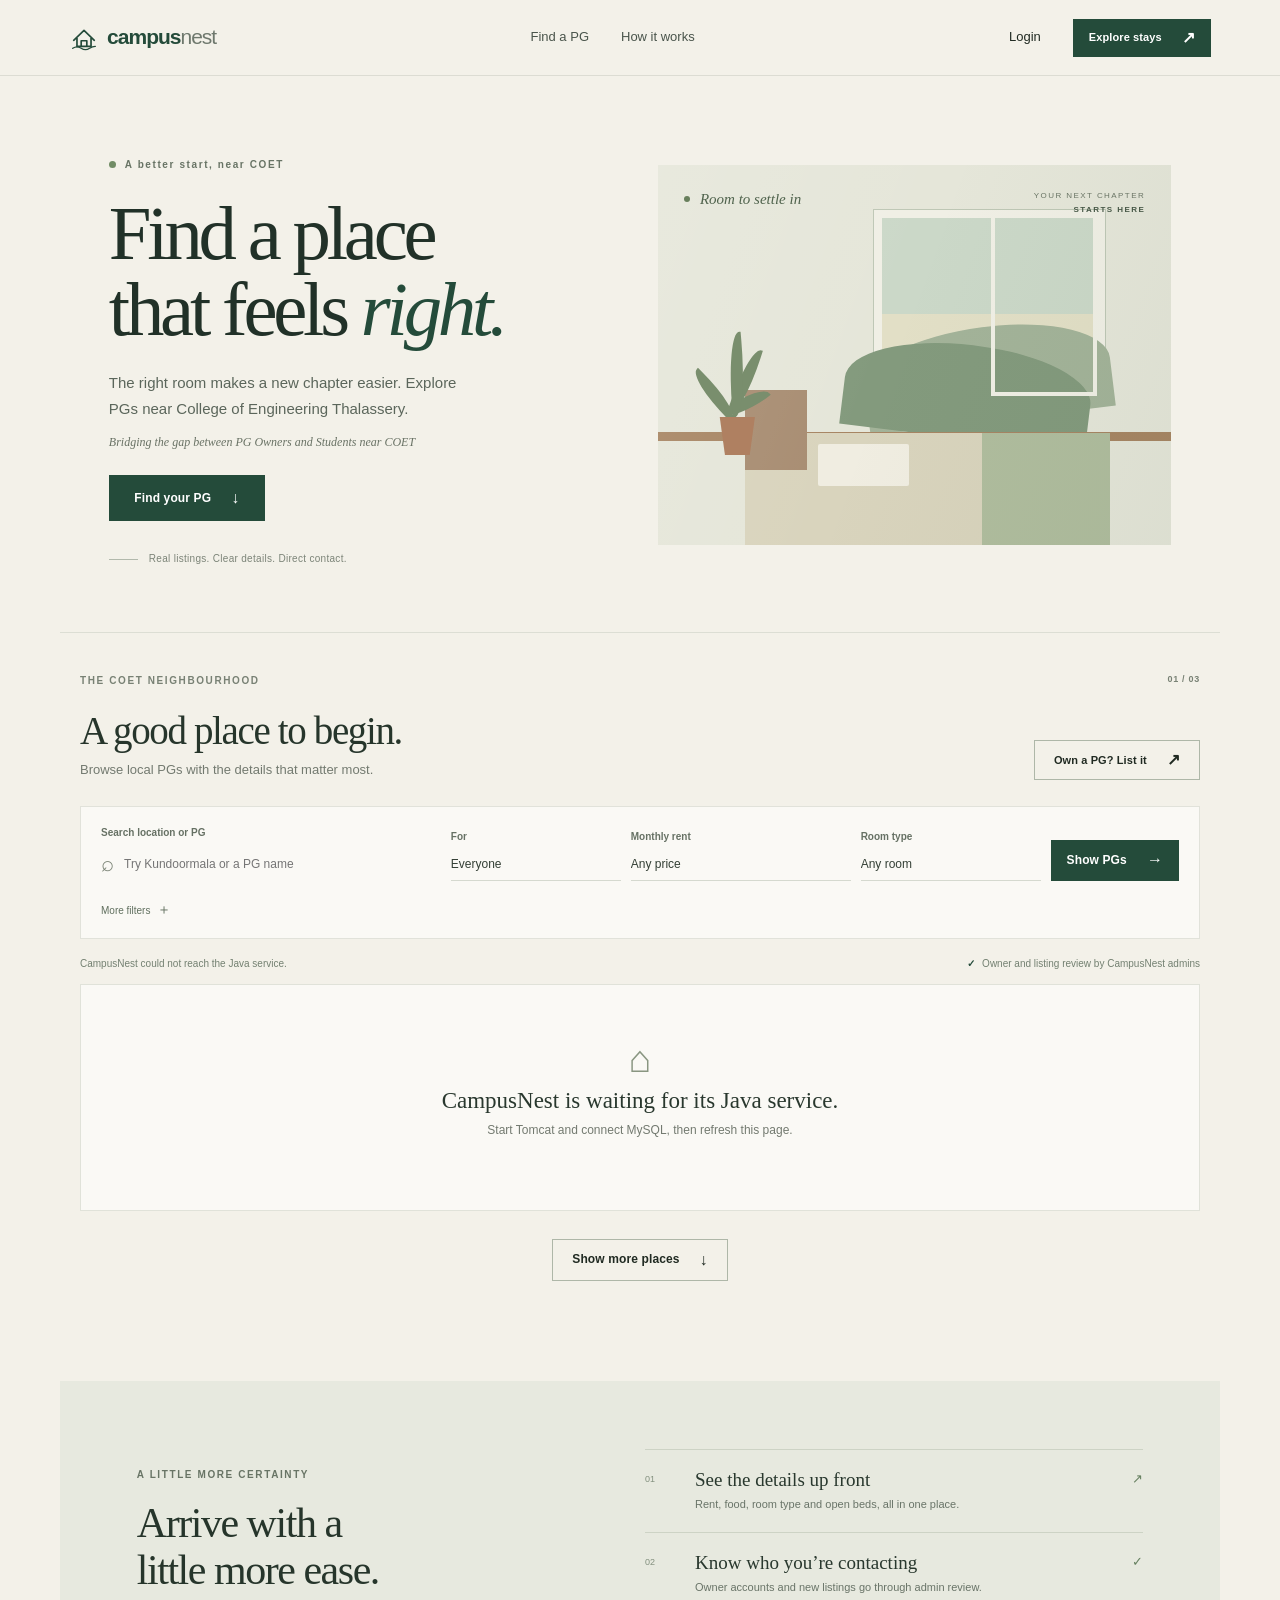
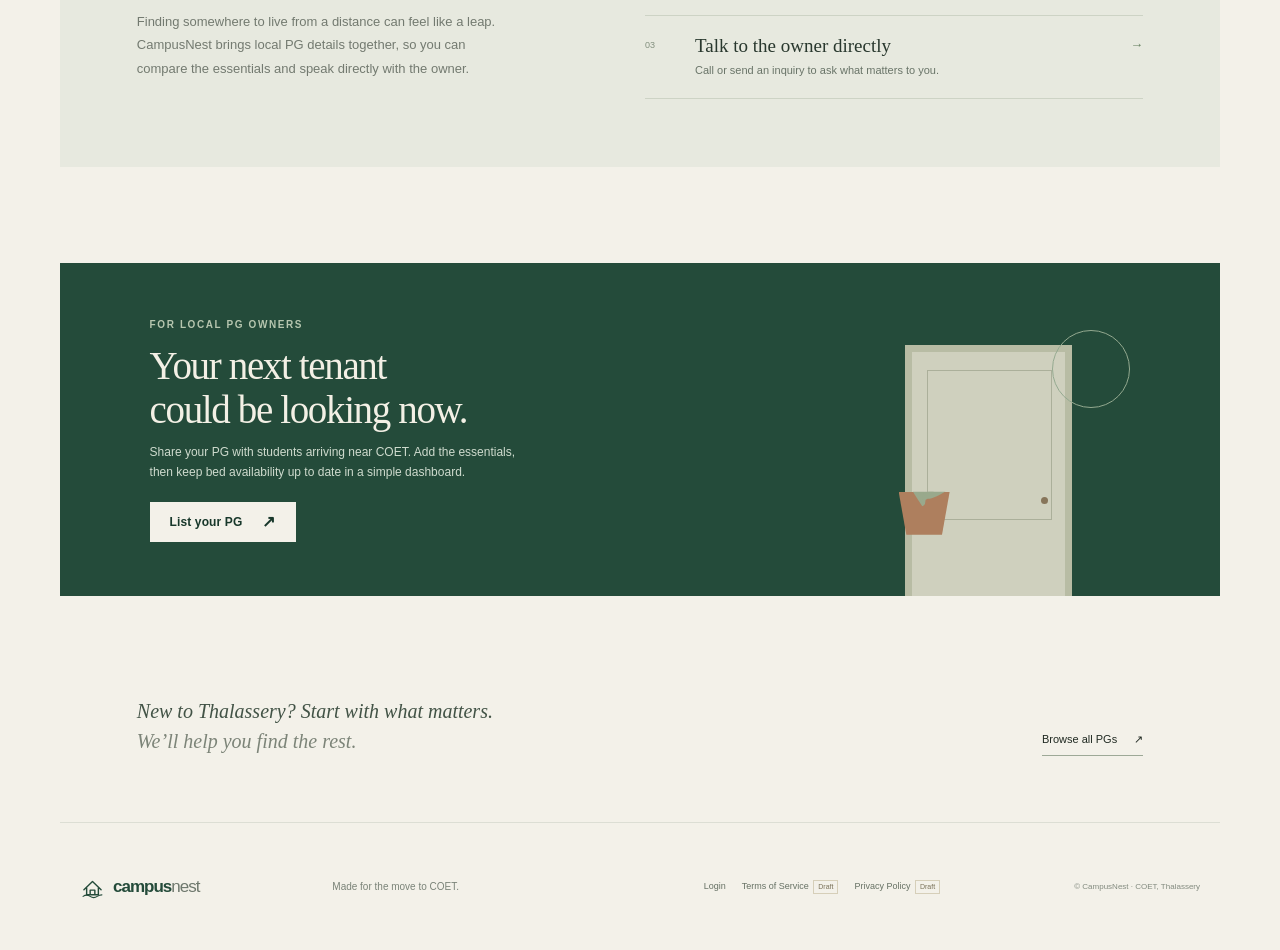
==== commit c4c29160: "Add separate Student, Owner, and Admin login pages, Supabase PostgreSQL backend integration, and loc" ====
--- a/src/main/webapp/index.html
+++ b/src/main/webapp/index.html
@@ -4,17 +4,22 @@
 <meta charset="utf-8"><meta name="viewport" content="width=device-width,initial-scale=1"><meta name="theme-color" content="#f3f1e9">
 <title>CampusNest — Find your place near COET</title><meta name="description" content="Find verified PG accommodation near College of Engineering Thalassery.">
 <link rel="stylesheet" href="styles.css">
-</head>
+<script>
+if (window.location.protocol === 'file:') {
+  const page = window.location.pathname.split('/').pop() || 'index.html';
+  window.location.replace('http://127.0.0.1:8081/campusnest/' + page + window.location.search + window.location.hash);
+}
+</script></head>
 <body>
-<header class="topbar"><a class="brand" href="#home" aria-label="CampusNest home"><span class="brand-mark" aria-hidden="true"><svg viewBox="0 0 32 32" fill="none"><path d="M5 19.5 16 9l11 10.5M8.5 17v9h15v-9M13 26v-6h6v6" stroke="currentColor" stroke-width="1.8" stroke-linecap="round" stroke-linejoin="round"/><path d="M4 28c3-2 6-2 9 0s6 2 9 0 4-2 6-2" stroke="currentColor" stroke-width="1.5" stroke-linecap="round"/></svg></span><span>campus<span class="brand-light">nest</span></span></a><nav class="desktop-nav" aria-label="Main navigation"><a href="#homes">Find a PG</a><a href="#how">How it works</a><a class="text-button" href="=20261102-2">List your PG</a></nav><div class="nav-actions"><a class="text-button login-link" href="=20261102-2">Login</a><a class="button button-dark nav-cta" href="#homes">Explore stays <span aria-hidden="true">↗</span></a><button class="menu-toggle" aria-label="Open navigation" aria-expanded="false"><span></span><span></span></button></div></header>
+<header class="topbar"><a class="brand" href="#home" aria-label="CampusNest home"><span class="brand-mark" aria-hidden="true"><svg viewBox="0 0 32 32" fill="none"><path d="M5 19.5 16 9l11 10.5M8.5 17v9h15v-9M13 26v-6h6v6" stroke="currentColor" stroke-width="1.8" stroke-linecap="round" stroke-linejoin="round"/><path d="M4 28c3-2 6-2 9 0s6 2 9 0 4-2 6-2" stroke="currentColor" stroke-width="1.5" stroke-linecap="round"/></svg></span><span>campus<span class="brand-light">nest</span></span></a><nav class="desktop-nav" aria-label="Main navigation"><a href="#homes">Find a PG</a><a href="#how">How it works</a></nav><div class="nav-actions" id="nav-actions"><a class="text-button login-link" href="login.html">Login</a><a class="button button-dark nav-cta" href="#homes">Explore stays <span aria-hidden="true">↗</span></a><button class="menu-toggle" aria-label="Open navigation" aria-expanded="false"><span></span><span></span></button></div></header>
 <main id="home">
 <section class="hero"><div class="hero-copy"><p class="eyebrow"><span class="status-dot"></span> A better start, near COET</p><h1>Find a place<br>that feels <em>right.</em></h1><p class="hero-lede">The right room makes a new chapter easier. Explore PGs near College of Engineering Thalassery.</p><p class="tagline">Bridging the gap between PG Owners and Students near COET</p><a class="button button-dark hero-cta" href="#homes">Find your PG <span aria-hidden="true">↓</span></a><div class="hero-note"><span class="note-line"></span><span>Real listings. Clear details. Direct contact.</span></div></div><div class="hero-art" aria-label="Illustration of a calm student room"><div class="art-label">YOUR NEXT CHAPTER<br><span>STARTS HERE</span></div><div class="room-window"><div class="window-sky"></div><div class="window-hill hill-one"></div><div class="window-hill hill-two"></div><div class="window-frame"></div></div><div class="room-shelf"></div><div class="room-plant"><i></i><i></i><i></i><i></i><b></b></div><div class="room-bed"><div class="bed-head"></div><div class="bed-pillow"></div><div class="bed-throw"></div></div><div class="art-caption"><span class="caption-dot"></span> Room to settle in</div></div></section>
-<section class="search-wrap" id="homes"><div class="section-kicker">THE COET NEIGHBOURHOOD <span>01 / 03</span></div><div class="search-heading"><div><h2>A good place to begin.</h2><p>Browse local PGs with the details that matter most.</p></div><a class="button button-outline owner-shortcut" href="=20261102-2">Own a PG? List it <span>↗</span></a></div><div class="search-panel"><div class="search-input-wrap"><label for="search-input">Search location or PG</label><div class="search-field"><span class="search-icon" aria-hidden="true">⌕</span><input id="search-input" type="search" placeholder="Try Kundoormala or a PG name"></div></div><div class="filter-field"><label for="gender-filter">For</label><select id="gender-filter"><option value="all">Everyone</option><option value="Boys">Boys</option><option value="Girls">Girls</option></select></div><div class="filter-field"><label for="rent-filter">Monthly rent</label><select id="rent-filter"><option value="any">Any price</option><option value="4000">Under ₹4,000</option><option value="6000">Under ₹6,000</option></select></div><div class="filter-field"><label for="room-filter">Room type</label><select id="room-filter"><option value="all">Any room</option><option value="Shared">Shared</option><option value="Single">Single</option></select></div><button class="button button-dark search-button" id="search-button">Show PGs <span>→</span></button><button class="advanced-toggle" id="advanced-toggle" aria-expanded="false">More filters <span>＋</span></button><div class="advanced-filters" id="advanced-filters" hidden><label class="check-filter"><input type="checkbox" id="food-filter"> Food available</label><div class="filter-field distance-field"><label for="distance-filter">Distance from COET</label><select id="distance-filter"><option value="any">Any distance</option><option value="2">Within 2 km</option><option value="4">Within 4 km</option></select></div><div class="filter-field sort-field"><label for="sort-filter">Sort by</label><select id="sort-filter"><option value="recommended">Recommended</option><option value="rent-asc">Rent: low to high</option><option value="distance">Nearest first</option></select></div></div></div><div class="results-bar"><p id="result-count" aria-live="polite">12 places to explore</p><p><span class="verified-mark">✓</span> Owner and listing review by CampusNest admins</p></div><div class="listing-grid" id="listing-grid"></div><div class="empty-state" id="empty-state" hidden><span class="empty-symbol">⌂</span><h3>No places match just yet.</h3><p>Try widening your filters or searching a nearby area.</p><button class="button button-outline" id="clear-filters">Clear filters</button></div><div class="load-more-wrap"><button class="button button-outline" id="load-more">Show more places <span>↓</span></button></div></section>
+<section class="search-wrap" id="homes"><div class="section-kicker">THE COET NEIGHBOURHOOD <span>01 / 03</span></div><div class="search-heading"><div><h2>A good place to begin.</h2><p>Browse local PGs with the details that matter most.</p></div><button class="button button-outline owner-shortcut" data-view="owner">Own a PG? List it <span>↗</span></button></div><div class="search-panel"><div class="search-input-wrap"><label for="search-input">Search location or PG</label><div class="search-field"><span class="search-icon" aria-hidden="true">⌕</span><input id="search-input" type="search" placeholder="Try Kundoormala or a PG name"></div></div><div class="filter-field"><label for="gender-filter">For</label><select id="gender-filter"><option value="all">Everyone</option><option value="Boys">Boys</option><option value="Girls">Girls</option></select></div><div class="filter-field"><label for="rent-filter">Monthly rent</label><select id="rent-filter"><option value="any">Any price</option><option value="4000">Under ₹4,000</option><option value="6000">Under ₹6,000</option></select></div><div class="filter-field"><label for="room-filter">Room type</label><select id="room-filter"><option value="all">Any room</option><option value="Shared">Shared</option><option value="Single">Single</option></select></div><button class="button button-dark search-button" id="search-button">Show PGs <span>→</span></button><button class="advanced-toggle" id="advanced-toggle" aria-expanded="false">More filters <span>＋</span></button><div class="advanced-filters" id="advanced-filters" hidden><label class="check-filter"><input type="checkbox" id="food-filter"> Food available</label><div class="filter-field distance-field"><label for="distance-filter">Distance from COET</label><select id="distance-filter"><option value="any">Any distance</option><option value="2">Within 2 km</option><option value="4">Within 4 km</option></select></div><div class="filter-field sort-field"><label for="sort-filter">Sort by</label><select id="sort-filter"><option value="recommended">Recommended</option><option value="rent-asc">Rent: low to high</option><option value="distance">Nearest first</option></select></div></div></div><div class="results-bar"><p id="result-count" aria-live="polite">12 places to explore</p><p><span class="verified-mark">✓</span> Owner and listing review by CampusNest admins</p></div><div class="listing-grid" id="listing-grid"></div><div class="empty-state" id="empty-state" hidden><span class="empty-symbol">⌂</span><h3>No places match just yet.</h3><p>Try widening your filters or searching a nearby area.</p><button class="button button-outline" id="clear-filters">Clear filters</button></div><div class="load-more-wrap"><button class="button button-outline" id="load-more">Show more places <span>↓</span></button></div></section>
 <section class="reassurance" id="how"><div class="reassurance-copy"><p class="eyebrow">A LITTLE MORE CERTAINTY</p><h2>Arrive with a<br>little more ease.</h2><p>Finding somewhere to live from a distance can feel like a leap. CampusNest brings local PG details together, so you can compare the essentials and speak directly with the owner.</p></div><div class="reassurance-list"><article><span class="list-num">01</span><div><h3>See the details up front</h3><p>Rent, food, room type and open beds, all in one place.</p></div><span class="list-icon" aria-hidden="true">↗</span></article><article><span class="list-num">02</span><div><h3>Know who you’re contacting</h3><p>Owner accounts and new listings go through admin review.</p></div><span class="list-icon" aria-hidden="true">✓</span></article><article><span class="list-num">03</span><div><h3>Talk to the owner directly</h3><p>Call or send an inquiry to ask what matters to you.</p></div><span class="list-icon" aria-hidden="true">→</span></article></div></section>
-<section class="owner-banner"><div><p class="eyebrow">FOR LOCAL PG OWNERS</p><h2>Your next tenant<br>could be looking now.</h2><p>Share your PG with students arriving near COET. Add the essentials, then keep bed availability up to date in a simple dashboard.</p><a class="button button-light" href="=20261102-2">List your PG <span>↗</span></a></div><div class="owner-illustration" aria-hidden="true"><div class="door"><div class="door-knob"></div></div><div class="plant-pot"><i></i><i></i><i></i><b></b></div><div class="little-sun"></div></div></section>
+<section class="owner-banner"><div><p class="eyebrow">FOR LOCAL PG OWNERS</p><h2>Your next tenant<br>could be looking now.</h2><p>Share your PG with students arriving near COET. Add the essentials, then keep bed availability up to date in a simple dashboard.</p><button class="button button-light" data-view="owner">List your PG <span>↗</span></button></div><div class="owner-illustration" aria-hidden="true"><div class="door"><div class="door-knob"></div></div><div class="plant-pot"><i></i><i></i><i></i><b></b></div><div class="little-sun"></div></div></section>
 <section class="closing-note"><p>New to Thalassery? Start with what matters.<br><span>We’ll help you find the rest.</span></p><a href="#homes" class="closing-link">Browse all PGs <span>↗</span></a></section>
 </main>
-<footer class="footer"><a class="brand footer-brand" href="#home"><span class="brand-mark" aria-hidden="true"><svg viewBox="0 0 32 32" fill="none"><path d="M5 19.5 16 9l11 10.5M8.5 17v9h15v-9M13 26v-6h6v6" stroke="currentColor" stroke-width="1.8" stroke-linecap="round" stroke-linejoin="round"/><path d="M4 28c3-2 6-2 9 0s6 2 9 0 4-2 6-2" stroke="currentColor" stroke-width="1.5" stroke-linecap="round"/></svg></span><span>campus<span class="brand-light">nest</span></span></a><p>Made for the move to COET.</p><div class="footer-links"><a href="=20261102-2">Student sign in</a><a href="=20261102-2">Owner sign in</a><a href="=20261102-2">Admin sign in</a><a href="#terms" data-legal="terms">Terms of Service <small>Draft</small></a><a href="#privacy" data-legal="privacy">Privacy Policy <small>Draft</small></a></div><small class="copyright">© CampusNest · COET, Thalassery</small></footer>
+<footer class="footer"><a class="brand footer-brand" href="#home"><span class="brand-mark" aria-hidden="true"><svg viewBox="0 0 32 32" fill="none"><path d="M5 19.5 16 9l11 10.5M8.5 17v9h15v-9M13 26v-6h6v6" stroke="currentColor" stroke-width="1.8" stroke-linecap="round" stroke-linejoin="round"/><path d="M4 28c3-2 6-2 9 0s6 2 9 0 4-2 6-2" stroke="currentColor" stroke-width="1.5" stroke-linecap="round"/></svg></span><span>campus<span class="brand-light">nest</span></span></a><p>Made for the move to COET.</p><div class="footer-links"><a href="login.html">Login</a><a href="#terms" data-legal="terms">Terms of Service <small>Draft</small></a><a href="#privacy" data-legal="privacy">Privacy Policy <small>Draft</small></a></div><small class="copyright">© CampusNest · COET, Thalassery</small></footer>
 <div class="overlay" id="overlay" hidden><section class="dialog" role="dialog" aria-modal="true" aria-labelledby="dialog-title"><button class="dialog-close" aria-label="Close dialog">×</button><div class="dialog-content" id="dialog-content"></div></section></div><div class="toast" id="toast" role="status" aria-live="polite"></div>
-<script src="app.js?v=20261102-2"></script>
+<script src="app.js?v=20261102-4"></script>
 </body></html>
--- a/src/main/webapp/styles.css
+++ b/src/main/webapp/styles.css
@@ -4,3 +4,161 @@
 @media(max-width:900px){.topbar{padding:0 4%}.hero{padding:50px 6%;grid-template-columns:.95fr 1.05fr;gap:5%;min-height:500px}.hero-art{height:330px}.hero h1{font-size:64px}.search-wrap{padding-left:5%;padding-right:5%}.search-panel{grid-template-columns:1.5fr 1fr 1fr auto}.filter-field:nth-of-type(4){display:none}.listing-grid{grid-template-columns:repeat(2,1fr)}.reassurance,.owner-banner{margin-left:4%;margin-right:4%}.footer{grid-template-columns:1fr 1fr}.footer-links{justify-content:flex-start;flex-wrap:wrap}.copyright{text-align:right}}
 @media(max-width:620px){html{scroll-padding-top:62px}.topbar{height:62px;padding:0 18px}.brand{font-size:19px}.brand-mark{width:27px}.desktop-nav{display:none}.nav-actions{gap:13px}.nav-cta{display:none}.menu-toggle{display:block}.hero{display:flex;flex-direction:column;align-items:stretch;gap:27px;padding:37px 22px 36px;min-height:auto}.hero-copy{padding:0}.hero .eyebrow{font-size:9px;margin-bottom:19px}.hero h1{font-size:58px}.hero-lede{font-size:13px;max-width:320px;margin-top:16px}.tagline{font-size:11px;max-width:290px;margin-bottom:18px}.hero-note{margin-top:20px}.hero-art{height:250px;width:100%}.room-window{height:142px;top:35px;right:13%;width:44%;border-width:6px}.room-shelf{top:184px;height:7px}.room-bed{height:77px}.bed-head{height:60px;bottom:55px}.bed-pillow{height:28px}.room-plant{transform:scale(.75);transform-origin:bottom left;left:8%;bottom:62px}.art-caption{left:14px;top:15px;font-size:12px}.art-label{right:13px;top:14px;font-size:7px}.search-wrap{padding:34px 17px 66px}.section-kicker{font-size:8px}.search-heading{display:block;margin:16px 0 19px}.search-heading h2{font-size:33px}.search-heading p{font-size:11px;max-width:260px}.owner-shortcut{margin-top:12px;min-height:36px}.search-panel{grid-template-columns:1fr 1fr;gap:12px;padding:14px}.search-input-wrap{grid-column:1/-1}.filter-field:nth-of-type(4){display:block}.search-button{grid-column:1/-1;min-height:43px}.advanced-toggle{grid-column:1/-1;padding:2px 0 0}.advanced-filters{grid-column:1/-1;display:grid;grid-template-columns:1fr 1fr;gap:12px}.advanced-filters[hidden]{display:none}.distance-field,.sort-field{min-width:0}.check-filter{grid-column:1/-1}.results-bar{align-items:flex-start;font-size:9px;gap:10px;padding:14px 0 10px}.listing-grid{grid-template-columns:1fr;gap:12px}.listing-image{height:186px}.card-info{padding:13px 14px}.reassurance{margin:0 17px 62px;padding:36px 23px;display:block}.reassurance h2{font-size:37px}.reassurance-copy>p:last-child{font-size:12px}.reassurance-list{margin-top:24px}.reassurance-list article{grid-template-columns:26px 1fr 20px;gap:9px;padding:15px 0}.reassurance-list h3{font-size:17px}.reassurance-list p{font-size:10px}.owner-banner{margin:0 17px 65px;padding:35px 23px 0;display:block;min-height:400px}.owner-banner h2{font-size:35px}.owner-banner>div:first-child>p:not(.eyebrow){font-size:11px}.owner-illustration{height:165px;margin-top:15px}.door{right:13%;width:142px;height:211px;bottom:-60px}.door:before{width:98px}.plant-pot{right:46%}.closing-note{margin:0 17px 43px;padding:0;display:block}.closing-note p{font-size:18px}.closing-link{display:inline-block;margin-top:14px}.footer{margin:0 17px;grid-template-columns:1fr 1fr;padding:21px 0;gap:8px}.footer>p{font-size:9px;text-align:right}.footer-links{grid-column:1/-1;gap:12px}.copyright{text-align:left;grid-column:1/-1}.dialog{max-height:92vh}.dialog-content{padding:22px 18px}.detail-gallery{height:200px;margin:-22px -18px 18px}.detail-heading h2{font-size:25px}.detail-heading .rent{font-size:15px}.detail-meta{gap:9px 13px;font-size:9px}.form-title{font-size:26px}.form-grid{gap:10px}.form-field input,.form-field select{min-height:39px}.dashboard-top{align-items:flex-start}.dashboard-top h2{font-size:24px}.dashboard-row{grid-template-columns:1fr auto;gap:7px}.row-actions{grid-column:1/-1}.admin-counts{gap:5px}.count-box{padding:9px 7px}.count-box b{font-size:21px}.count-box span{font-size:8px}.admin-row{align-items:flex-start}.admin-actions{flex-direction:column}.auth-tabs{gap:10px}.auth-tabs button{font-size:10px}.dialog-close{right:8px;top:8px}}
 @media(prefers-reduced-motion:reduce){*,*:before,*:after{scroll-behavior:auto!important;transition:none!important;animation:none!important}}
+
+/* ==========================================================================
+   CampusNest - Dedicated Auth Pages (Student, Owner, Admin)
+   ========================================================================== */
+.auth-page {
+  min-height: 100vh;
+  display: flex;
+  flex-direction: column;
+  justify-content: space-between;
+  background: var(--paper);
+}
+.auth-page-wrap {
+  flex: 1;
+  display: flex;
+  align-items: center;
+  justify-content: center;
+  padding: 48px 20px;
+}
+.auth-card {
+  width: 100%;
+  max-width: 480px;
+  background: var(--surface);
+  border: 1px solid #dfded5;
+  box-shadow: 0 16px 40px rgba(24, 56, 43, 0.08);
+  padding: 36px 34px;
+}
+.auth-card.wide {
+  max-width: 580px;
+}
+.auth-back-link {
+  display: inline-flex;
+  align-items: center;
+  gap: 8px;
+  font-size: 12px;
+  color: #697467;
+  margin-bottom: 22px;
+  transition: color 0.15s;
+}
+.auth-back-link:hover {
+  color: var(--green);
+}
+.auth-header {
+  margin-bottom: 22px;
+}
+.auth-role-tag {
+  display: inline-flex;
+  align-items: center;
+  gap: 7px;
+  font-size: 10px;
+  font-weight: 700;
+  letter-spacing: 0.12em;
+  text-transform: uppercase;
+  padding: 5px 11px;
+  border-radius: 2px;
+  margin-bottom: 14px;
+}
+.tag-student {
+  background: #e3ebdf;
+  color: #214d3a;
+}
+.tag-owner {
+  background: #f8eedc;
+  color: #795514;
+}
+.tag-admin {
+  background: #e7e5f2;
+  color: #3b3068;
+}
+.auth-title {
+  font: 400 31px/1.15 var(--serif);
+  color: #213128;
+  margin: 0 0 8px;
+}
+.auth-subtitle {
+  font-size: 13px;
+  color: #6a7468;
+  margin: 0;
+  line-height: 1.6;
+}
+.auth-notice-box {
+  padding: 13px 15px;
+  background: #edf3eb;
+  border-left: 3px solid var(--green);
+  font-size: 12px;
+  color: #2e4334;
+  margin-bottom: 20px;
+  line-height: 1.5;
+}
+.auth-notice-box.warn {
+  background: #faf4e6;
+  border-left-color: #b57432;
+  color: #6e4919;
+}
+.auth-notice-box.info {
+  background: #edf0f5;
+  border-left-color: #395482;
+  color: #203554;
+}
+.portal-switchers {
+  margin-top: 24px;
+  padding-top: 18px;
+  border-top: 1px solid var(--line);
+  font-size: 12px;
+  color: #6a7468;
+  display: flex;
+  flex-direction: column;
+  gap: 9px;
+}
+.portal-switchers a {
+  color: var(--green);
+  font-weight: 600;
+}
+.portal-switchers a:hover {
+  text-decoration: underline;
+}
+.auth-session-card {
+  text-align: center;
+  padding: 10px 0;
+}
+.auth-session-card h3 {
+  font: 400 22px var(--serif);
+  margin: 10px 0 6px;
+  color: #213128;
+}
+.auth-session-card p {
+  font-size: 13px;
+  color: #647062;
+  margin: 0 0 20px;
+}
+.auth-session-actions {
+  display: flex;
+  flex-direction: column;
+  gap: 10px;
+}
+
+/* Role selection page opened by the home-page Login button. */
+.login-role-wrap{max-width:1120px;margin:0 auto;padding:clamp(46px,9vh,92px) clamp(20px,6vw,76px)}
+.login-role-heading{max-width:650px;margin:0 auto 38px;text-align:center}
+.login-role-heading .eyebrow{margin-bottom:12px}
+.login-role-heading h1{margin:0;color:#202a22;font:400 clamp(44px,7vw,72px)/1 Georgia,'Times New Roman',serif;letter-spacing:-.05em}
+.login-role-heading>p:last-child{margin:14px 0 0;color:#687166;font-size:14px}
+.login-role-grid{display:grid;grid-template-columns:repeat(3,minmax(0,1fr));gap:15px}
+.login-role-card{min-height:270px;padding:24px;display:flex;flex-direction:column;border:1px solid #dcded4;background:#faf9f5;color:#202a22;text-decoration:none;transition:transform .18s,border-color .18s,box-shadow .18s}
+.login-role-card:hover{transform:translateY(-4px);border-color:#244b3a;box-shadow:0 14px 35px rgba(32,42,34,.09)}
+.login-role-index{color:#687166;font-size:9px;font-weight:700;letter-spacing:.14em}
+.login-role-icon{width:40px;height:40px;margin:22px 0 12px;display:grid;place-items:center;border-radius:50%;background:#dce5d5;color:#244b3a;font:16px Georgia,'Times New Roman',serif}
+.role-owner .login-role-icon{background:#efe5d4;color:#79572f}
+.role-admin{background:#243e32;color:#f7f5ec;border-color:#243e32}
+.role-admin:hover{border-color:#466652;box-shadow:0 14px 35px rgba(24,56,43,.16)}
+.role-admin .login-role-index{color:#d8c495}.role-admin .login-role-icon{background:#d5e0c9;color:#243e32}
+.login-role-card h2{margin:0;font:400 30px/1.1 Georgia,'Times New Roman',serif;letter-spacing:-.03em}
+.login-role-card p{max-width:290px;margin:9px 0 20px;color:#687166;font-size:12px;line-height:1.65}
+.role-admin p{color:#d7dfd1}
+.login-role-action{margin-top:auto;padding-top:14px;border-top:1px solid #dcded4;display:flex;justify-content:space-between;align-items:center;color:#244b3a;font-size:11px;font-weight:700}
+.role-owner .login-role-action{color:#79572f}.role-admin .login-role-action{border-color:rgba(255,255,255,.2);color:#f7f5ec}
+.login-role-action b{font-size:17px;font-weight:400}
+.login-role-note{margin:23px 0 0;text-align:center;color:#687166;font-size:11px}
+@media(max-width:760px){.login-role-wrap{padding-top:42px}.login-role-heading{margin-bottom:24px}.login-role-grid{grid-template-columns:1fr}.login-role-card{min-height:0;padding:20px}.login-role-icon{margin:16px 0 10px}}
